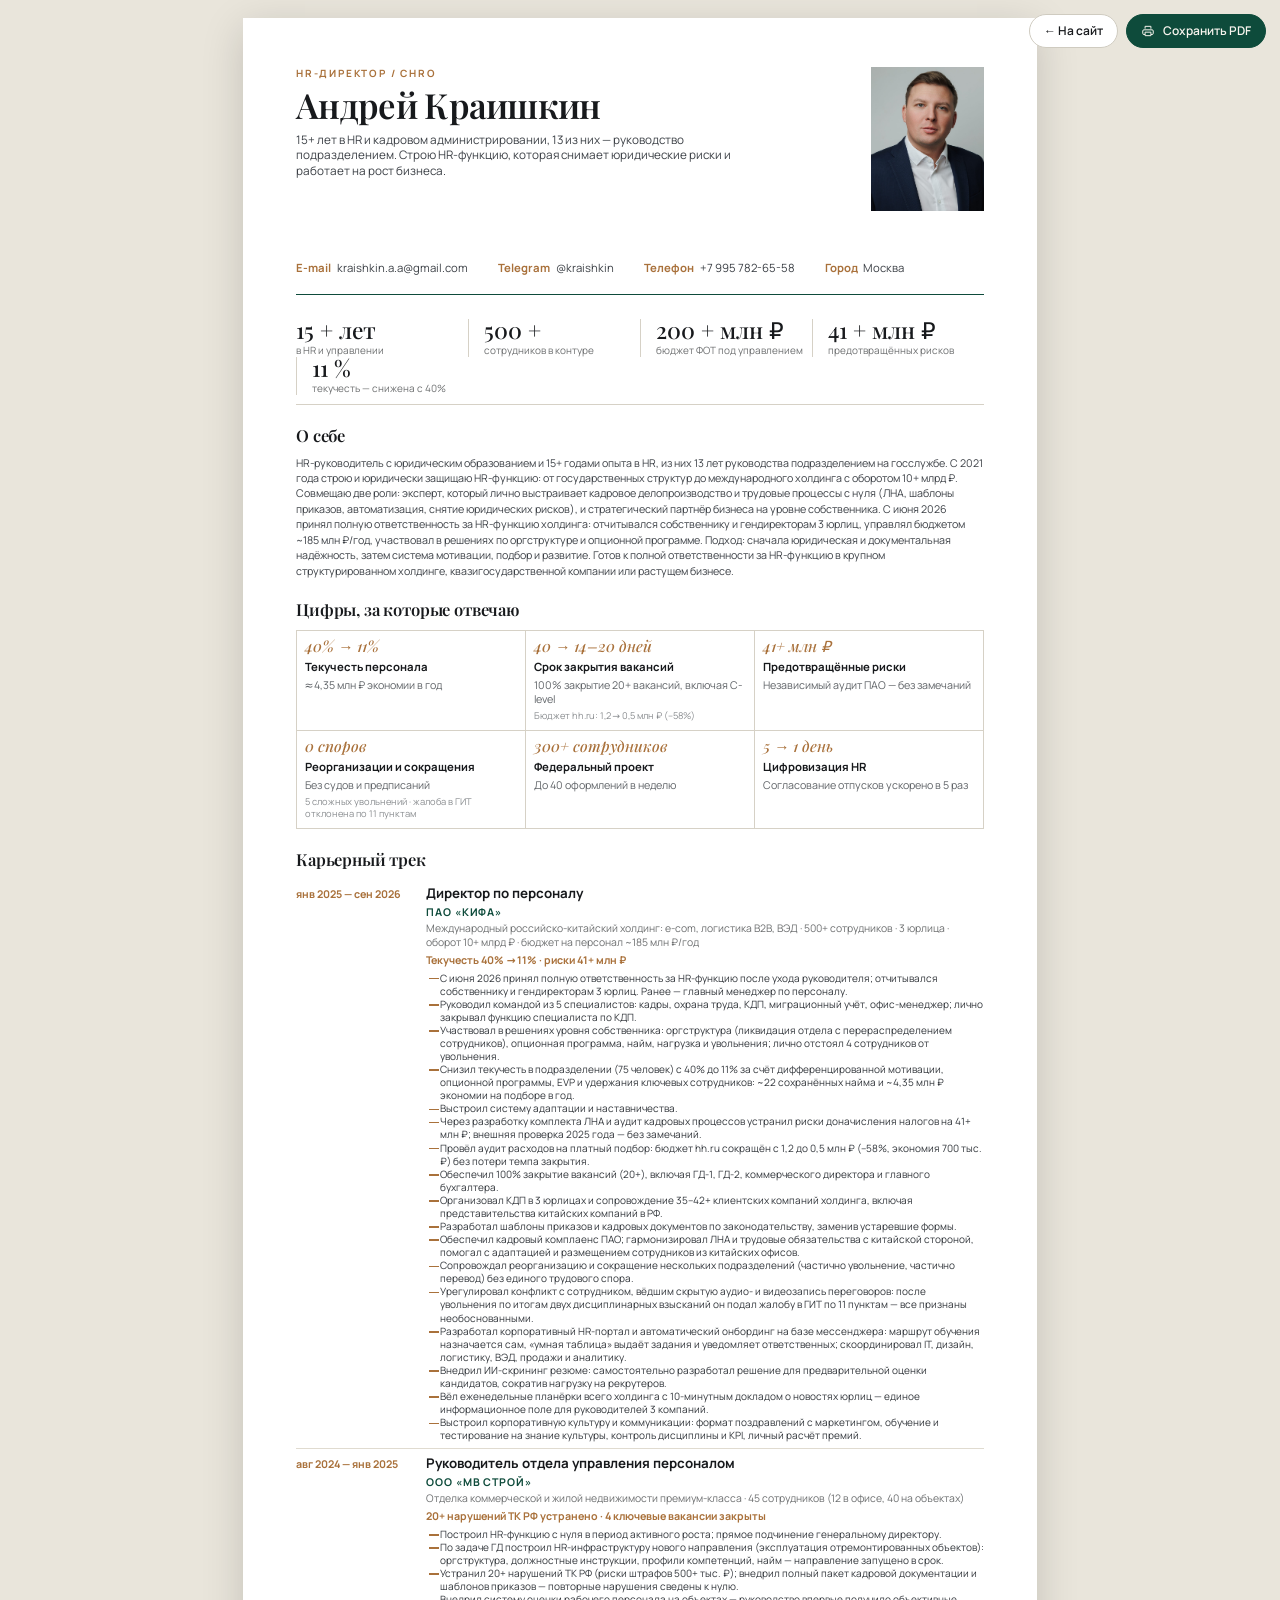
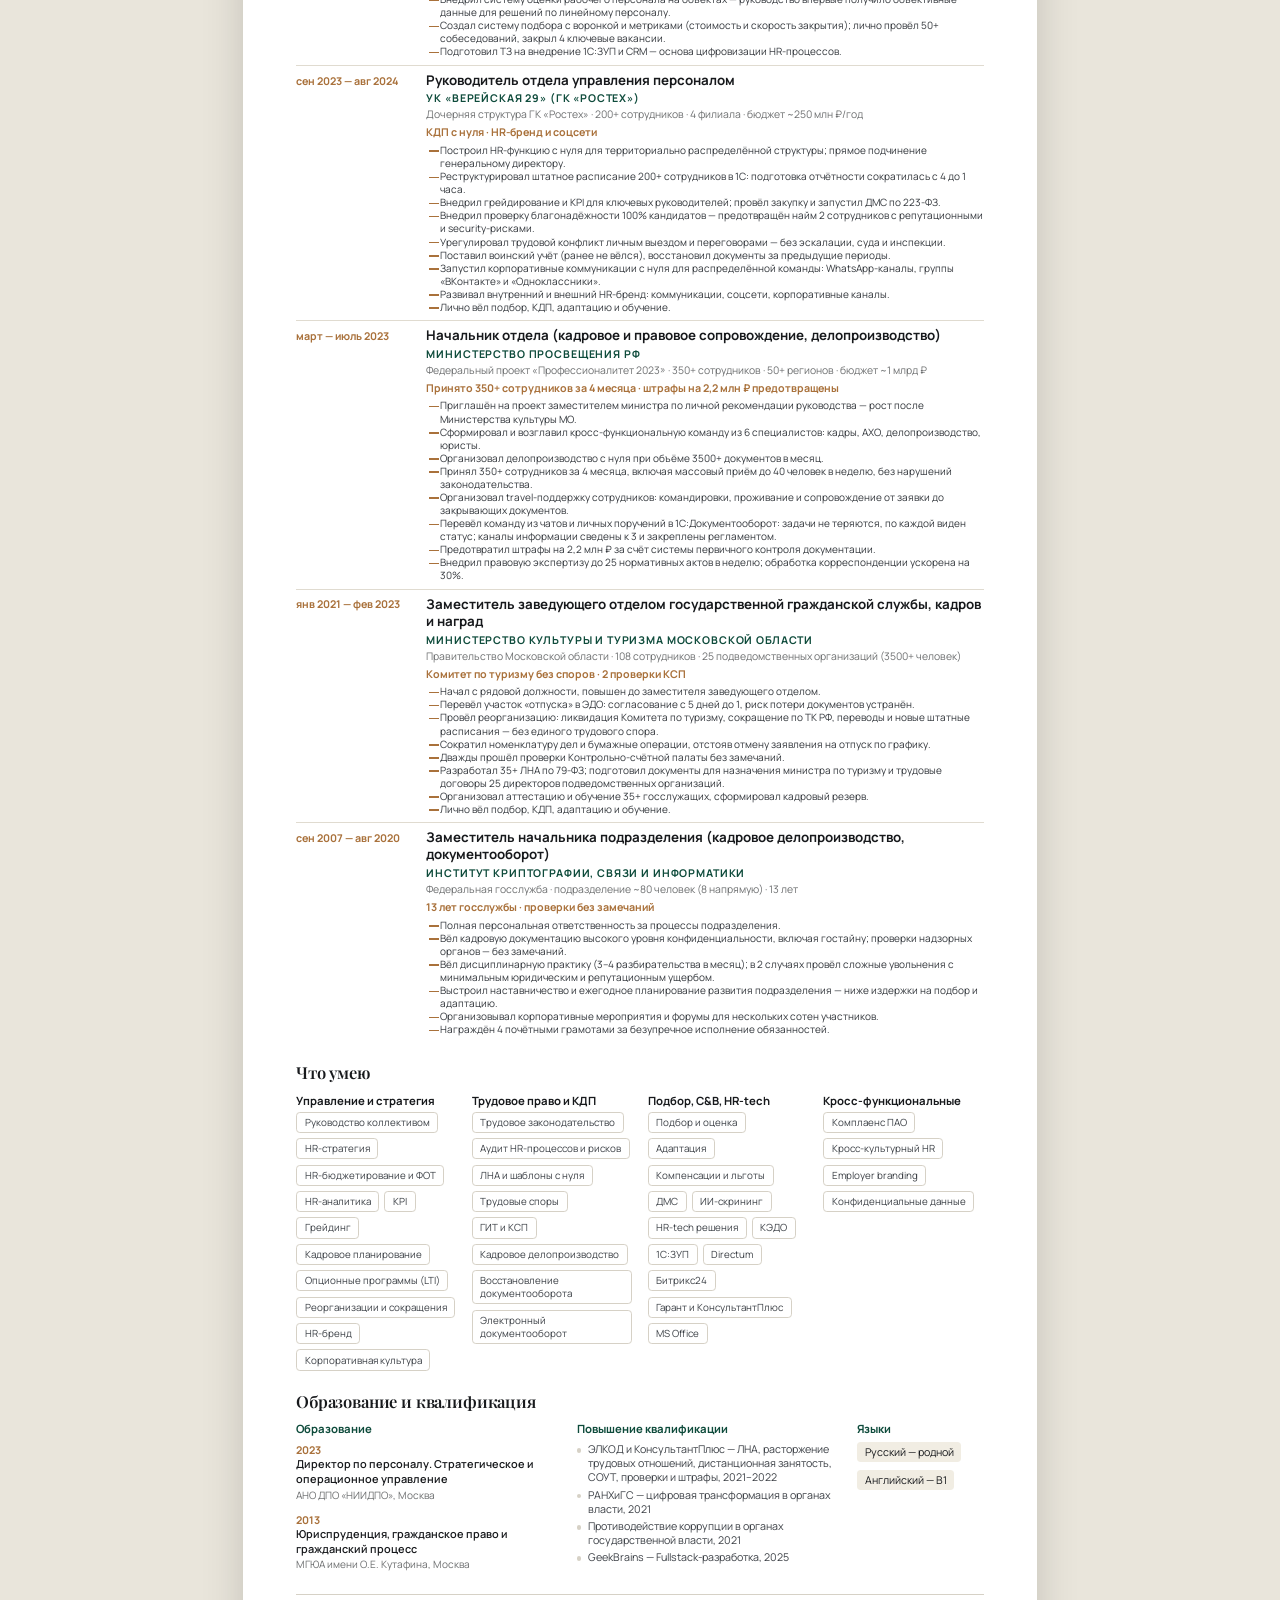
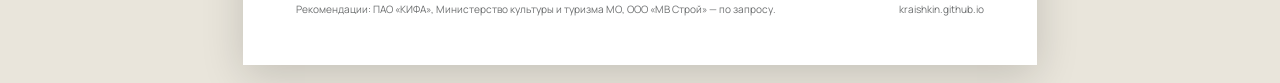
==== resume.html @ 59b5ddad "Resume landing: 5 themes, RU/EN, print version" ====
<!doctype html>
<html lang="ru">
<head>
<meta charset="utf-8">
<meta name="viewport" content="width=device-width, initial-scale=1">
<title>Андрей Краишкин — резюме</title>
<meta name="description" content="Резюме Андрея Краишкина, HR-директора: опыт, результаты, компетенции.">
<link rel="icon" href="assets/img/favicon.svg" type="image/svg+xml">
<link rel="stylesheet" href="assets/fonts/fonts.css">
<link rel="stylesheet" href="assets/styles/resume.css">
</head>
<body>

<div class="toolbar">
  <a href="index.html">← На сайт</a>
  <button type="button" class="primary" id="printBtn">
    <svg viewBox="0 0 24 24" aria-hidden="true"><path d="M7 8V4h10v4M7 18H5a2 2 0 0 1-2-2v-4a2 2 0 0 1 2-2h14a2 2 0 0 1 2 2v4a2 2 0 0 1-2 2h-2M7 14h10v6H7z" fill="none" stroke="currentColor" stroke-width="1.7" stroke-linejoin="round"/></svg>
    Сохранить PDF
  </button>
</div>

<main class="sheet" id="sheet"></main>

<script src="assets/content.js"></script>
<script>
(function () {
  "use strict";
  var R = window.RESUME;
  var params = new URLSearchParams(location.search);
  var lang = params.get("lang") === "en" ? "en" : "ru";
  var L = R[lang];

  function esc(v) {
    return String(v).replace(/&/g, "&amp;").replace(/</g, "&lt;").replace(/>/g, "&gt;").replace(/"/g, "&quot;");
  }

  var jobs = L.experience.jobs.map(function (job) {
    return '<article class="r-job">' +
      '<p class="period">' + esc(job.period) + "</p>" +
      "<div>" +
        "<h3>" + esc(job.role) + "</h3>" +
        '<p class="company">' + esc(job.company) + "</p>" +
        '<p class="note">' + esc(job.note) + "</p>" +
        '<p class="metrics">' + esc(job.lead) + "</p>" +
        "<ul>" + job.points.map(function (p) { return "<li>" + esc(p) + "</li>"; }).join("") + "</ul>" +
      "</div>" +
    "</article>";
  }).join("");

  var cards = L.results.cards.map(function (c) {
    return '<div class="r-card">' +
      "<b>" + esc(c.metric) + "</b>" +
      "<strong>" + esc(c.title) + "</strong>" +
      "<p>" + esc(c.outcome) + "</p>" +
      (c.note ? '<p class="r-note">' + esc(c.note) + "</p>" : "") +
    "</div>";
  }).join("");

  var metrics = L.hero.stats.map(function (s) {
    return "<div><strong>" + esc(s.value).replace(".", ",") + " " + esc(s.suffix) + "</strong><small>" + esc(s.label) + "</small></div>";
  }).join("");

  var skills = L.skills.groups.map(function (g) {
    return '<div class="r-skill"><h3>' + esc(g.title) + "</h3><ul class=\"r-chips\">" +
      g.items.map(function (i) { return "<li>" + esc(i) + "</li>"; }).join("") + "</ul></div>";
  }).join("");

  var edu = L.skills.education.map(function (e) {
    return '<div class="r-edu"><b>' + esc(e.year) + "</b><p>" + esc(e.title) + "</p><small>" + esc(e.place) + "</small></div>";
  }).join("");

  var courses = L.skills.courses.map(function (c) { return "<li>" + esc(c) + "</li>"; }).join("");
  var langs = L.skills.languages.map(function (l) { return "<li>" + esc(l) + "</li>"; }).join("");
  var eduTitle = lang === "ru" ? "Образование и квалификация" : "Education and qualifications";

  document.documentElement.lang = lang;
  document.title = lang === "ru" ? "Андрей Краишкин — резюме" : "Andrey Kraishkin — resume";
  var backLink = document.querySelector(".toolbar a");
  if (backLink) backLink.textContent = lang === "ru" ? "← На сайт" : "← Back to site";
  var printLabel = document.getElementById("printBtn");
  if (printLabel) printLabel.lastChild.nodeValue = lang === "ru" ? " Сохранить PDF" : " Save PDF";

  document.getElementById("sheet").innerHTML =
    '<header class="r-head">' +
      "<div>" +
        '<p class="r-role">' + esc(L.hero.roleShort) + "</p>" +
        "<h1>" + esc(L.hero.firstName) + " " + esc(L.hero.lastName) + "</h1>" +
        '<p class="r-lead">' + esc(L.hero.lead) + "</p>" +
      "</div>" +
      '<img src="' + esc(R.meta.photo) + '" alt="' + esc(L.meta.name) + '">' +
      '<ul class="r-contacts">' +
        "<li><span>E-mail</span> " + esc(R.meta.email) + "</li>" +
        "<li><span>Telegram</span> " + esc(R.meta.telegram) + "</li>" +
        "<li><span>" + (lang === "ru" ? "Телефон" : "Phone") + "</span> " + esc(R.meta.phone) + "</li>" +
        "<li><span>" + (lang === "ru" ? "Город" : "Location") + "</span> " + esc(R.meta.city) + "</li>" +
      "</ul>" +
    "</header>" +
    '<section class="r-metrics">' + metrics + "</section>" +
    '<section class="r-section"><h2>' + esc(L.about.title) + '</h2><p class="r-about-text">' + esc(L.about.text) + "</p></section>" +
    '<section class="r-section"><h2>' + esc(L.results.title) + "</h2><div class=\"r-cards\">" + cards + "</div></section>" +
    '<section class="r-section"><h2>' + esc(L.experience.title) + "</h2>" + jobs + "</section>" +
    '<section class="r-section"><h2>' + esc(L.skills.title) + '</h2><div class="r-skill-groups">' + skills + "</div></section>" +
    '<section class="r-section"><h2>' + esc(eduTitle) + '</h2><div class="r-creds-grid">' +
      "<div><h3>" + esc(L.skills.educationTitle) + "</h3>" + edu + "</div>" +
      "<div><h3>" + esc(L.skills.coursesTitle) + '</h3><ul class="r-list">' + courses + "</ul></div>" +
      "<div><h3>" + esc(L.skills.languagesTitle) + '</h3><ul class="r-langs">' + langs + "</ul></div>" +
    "</div></section>" +
    '<footer class="r-foot"><span>' + esc(L.footer.recommendations) + "</span><span>kraishkin.github.io</span></footer>";

  document.getElementById("printBtn").addEventListener("click", function () { window.print(); });
  if (params.get("print") === "1") window.addEventListener("load", function () { setTimeout(function () { window.print(); }, 400); });
})();
</script>
</body>
</html>
---- assets/fonts/fonts.css ----
/* Self-hosted Google Fonts: Unbounded, Manrope, Playfair Display (cyrillic + latin) */
@font-face {
  font-family: 'Unbounded';
  font-style: normal;
  font-weight: 200 900;
  font-display: swap;
  src: url(./unbounded-normal-200_900-cyrillic-ext.woff2) format('woff2');
  unicode-range: U+0460-052F, U+1C80-1C8A, U+20B4, U+2DE0-2DFF, U+A640-A69F, U+FE2E-FE2F;
}
@font-face {
  font-family: 'Unbounded';
  font-style: normal;
  font-weight: 200 900;
  font-display: swap;
  src: url(./unbounded-normal-200_900-cyrillic.woff2) format('woff2');
  unicode-range: U+0301, U+0400-045F, U+0490-0491, U+04B0-04B1, U+2116;
}
@font-face {
  font-family: 'Unbounded';
  font-style: normal;
  font-weight: 200 900;
  font-display: swap;
  src: url(./unbounded-normal-200_900-latin-ext.woff2) format('woff2');
  unicode-range: U+0100-02BA, U+02BD-02C5, U+02C7-02CC, U+02CE-02D7, U+02DD-02FF, U+0304, U+0308, U+0329, U+1D00-1DBF, U+1E00-1E9F, U+1EF2-1EFF, U+2020, U+20A0-20AB, U+20AD-20C4, U+2113, U+2C60-2C7F, U+A720-A7FF;
}
@font-face {
  font-family: 'Unbounded';
  font-style: normal;
  font-weight: 200 900;
  font-display: swap;
  src: url(./unbounded-normal-200_900-latin.woff2) format('woff2');
  unicode-range: U+0000-00FF, U+0131, U+0152-0153, U+02BB-02BC, U+02C6, U+02DA, U+02DC, U+0304, U+0308, U+0329, U+2000-206F, U+20AC, U+2122, U+2191, U+2193, U+2212, U+2215, U+FEFF, U+FFFD;
}
@font-face {
  font-family: 'Manrope';
  font-style: normal;
  font-weight: 200 800;
  font-display: swap;
  src: url(./manrope-normal-200_800-cyrillic-ext.woff2) format('woff2');
  unicode-range: U+0460-052F, U+1C80-1C8A, U+20B4, U+2DE0-2DFF, U+A640-A69F, U+FE2E-FE2F;
}
@font-face {
  font-family: 'Manrope';
  font-style: normal;
  font-weight: 200 800;
  font-display: swap;
  src: url(./manrope-normal-200_800-cyrillic.woff2) format('woff2');
  unicode-range: U+0301, U+0400-045F, U+0490-0491, U+04B0-04B1, U+2116;
}
@font-face {
  font-family: 'Manrope';
  font-style: normal;
  font-weight: 200 800;
  font-display: swap;
  src: url(./manrope-normal-200_800-latin-ext.woff2) format('woff2');
  unicode-range: U+0100-02BA, U+02BD-02C5, U+02C7-02CC, U+02CE-02D7, U+02DD-02FF, U+0304, U+0308, U+0329, U+1D00-1DBF, U+1E00-1E9F, U+1EF2-1EFF, U+2020, U+20A0-20AB, U+20AD-20C4, U+2113, U+2C60-2C7F, U+A720-A7FF;
}
@font-face {
  font-family: 'Manrope';
  font-style: normal;
  font-weight: 200 800;
  font-display: swap;
  src: url(./manrope-normal-200_800-latin.woff2) format('woff2');
  unicode-range: U+0000-00FF, U+0131, U+0152-0153, U+02BB-02BC, U+02C6, U+02DA, U+02DC, U+0304, U+0308, U+0329, U+2000-206F, U+20AC, U+2122, U+2191, U+2193, U+2212, U+2215, U+FEFF, U+FFFD;
}
@font-face {
  font-family: 'Playfair Display';
  font-style: italic;
  font-weight: 400 900;
  font-display: swap;
  src: url(./playfair-italic-400_900-cyrillic.woff2) format('woff2');
  unicode-range: U+0301, U+0400-045F, U+0490-0491, U+04B0-04B1, U+2116;
}
@font-face {
  font-family: 'Playfair Display';
  font-style: italic;
  font-weight: 400 900;
  font-display: swap;
  src: url(./playfair-italic-400_900-latin-ext.woff2) format('woff2');
  unicode-range: U+0100-02BA, U+02BD-02C5, U+02C7-02CC, U+02CE-02D7, U+02DD-02FF, U+0304, U+0308, U+0329, U+1D00-1DBF, U+1E00-1E9F, U+1EF2-1EFF, U+2020, U+20A0-20AB, U+20AD-20C4, U+2113, U+2C60-2C7F, U+A720-A7FF;
}
@font-face {
  font-family: 'Playfair Display';
  font-style: italic;
  font-weight: 400 900;
  font-display: swap;
  src: url(./playfair-italic-400_900-latin.woff2) format('woff2');
  unicode-range: U+0000-00FF, U+0131, U+0152-0153, U+02BB-02BC, U+02C6, U+02DA, U+02DC, U+0304, U+0308, U+0329, U+2000-206F, U+20AC, U+2122, U+2191, U+2193, U+2212, U+2215, U+FEFF, U+FFFD;
}
@font-face {
  font-family: 'Playfair Display';
  font-style: normal;
  font-weight: 400 900;
  font-display: swap;
  src: url(./playfair-normal-400_900-cyrillic.woff2) format('woff2');
  unicode-range: U+0301, U+0400-045F, U+0490-0491, U+04B0-04B1, U+2116;
}
@font-face {
  font-family: 'Playfair Display';
  font-style: normal;
  font-weight: 400 900;
  font-display: swap;
  src: url(./playfair-normal-400_900-latin-ext.woff2) format('woff2');
  unicode-range: U+0100-02BA, U+02BD-02C5, U+02C7-02CC, U+02CE-02D7, U+02DD-02FF, U+0304, U+0308, U+0329, U+1D00-1DBF, U+1E00-1E9F, U+1EF2-1EFF, U+2020, U+20A0-20AB, U+20AD-20C4, U+2113, U+2C60-2C7F, U+A720-A7FF;
}
@font-face {
  font-family: 'Playfair Display';
  font-style: normal;
  font-weight: 400 900;
  font-display: swap;
  src: url(./playfair-normal-400_900-latin.woff2) format('woff2');
  unicode-range: U+0000-00FF, U+0131, U+0152-0153, U+02BB-02BC, U+02C6, U+02DA, U+02DC, U+0304, U+0308, U+0329, U+2000-206F, U+20AC, U+2122, U+2191, U+2193, U+2212, U+2215, U+FEFF, U+FFFD;
}
---- assets/styles/resume.css ----
@page { size: A4; margin: 8mm 13mm; }

* { box-sizing: border-box; }

html, body { margin: 0; padding: 0; }

body {
  background: #e9e5db;
  color: #17191c;
  font-family: "Manrope", "Segoe UI", system-ui, sans-serif;
  font-size: 8.7pt;
  line-height: 1.33;
  -webkit-font-smoothing: antialiased;
}

.sheet {
  width: 210mm;
  min-height: 297mm;
  margin: 18px auto;
  padding: 13mm 14mm;
  background: #fff;
  box-shadow: 0 10px 40px rgba(0, 0, 0, 0.16);
}

h1, h2, h3, p, ul { margin: 0; }
ul { padding: 0; list-style: none; }

.toolbar {
  position: fixed;
  top: 14px;
  right: 14px;
  display: flex;
  gap: 8px;
  z-index: 10;
}
.toolbar a, .toolbar button {
  display: inline-flex;
  align-items: center;
  gap: 8px;
  padding: 9px 14px;
  border: 1px solid #cfcbc0;
  border-radius: 999px;
  background: #fff;
  color: #17191c;
  font: 600 12px/1 "Manrope", sans-serif;
  text-decoration: none;
  cursor: pointer;
}
.toolbar .primary { background: #0e4b3b; border-color: #0e4b3b; color: #f8f5ee; }
.toolbar svg { width: 14px; height: 14px; }

/* шапка */
.r-head {
  display: grid;
  grid-template-columns: 1fr 30mm;
  gap: 10mm;
  align-items: start;
  padding-bottom: 5mm;
  border-bottom: 1.2pt solid #0e4b3b;
}
.r-role {
  font-size: 7.5pt;
  font-weight: 700;
  letter-spacing: 0.18em;
  text-transform: uppercase;
  color: #a9713b;
  margin-bottom: 2mm;
}
.r-head h1 {
  font-family: "Playfair Display", Georgia, serif;
  font-weight: 600;
  font-size: 26pt;
  line-height: 1;
  letter-spacing: -0.02em;
}
.r-lead { margin-top: 2.4mm; font-size: 8.8pt; color: #3c4046; max-width: 118mm; }
.r-head img {
  width: 30mm;
  height: 38mm;
  object-fit: cover;
  object-position: 50% 12%;
  filter: saturate(0.95);
}
.r-contacts {
  grid-column: 1 / -1;
  display: flex;
  flex-wrap: wrap;
  gap: 3mm 8mm;
  margin-top: 3mm;
  font-size: 8.5pt;
  color: #3c4046;
}
.r-contacts li { display: flex; gap: 1.5mm; }
.r-contacts span { color: #a9713b; font-weight: 700; }

/* метрики */
.r-metrics {
  display: grid;
  grid-template-columns: repeat(4, 1fr);
  margin-top: 4mm;
  padding: 2.4mm 0;
  border-bottom: 0.6pt solid #d6d1c6;
}
.r-metrics div { padding-left: 4mm; border-left: 0.6pt solid #d6d1c6; }
.r-metrics div:first-child { padding-left: 0; border-left: 0; }
.r-metrics strong {
  display: block;
  font-family: "Playfair Display", Georgia, serif;
  font-size: 17pt;
  font-weight: 500;
  line-height: 1;
}
.r-metrics small { font-size: 7.5pt; color: #6d6f70; }

/* секции */
.r-section { margin-top: 5mm; }
.r-section > h2 {
  font-family: "Playfair Display", Georgia, serif;
  font-size: 12.4pt;
  font-weight: 600;
  letter-spacing: -0.01em;
  margin-bottom: 2.5mm;
}

.r-about-text {
  font-size: 8pt;
  line-height: 1.45;
  color: #3c4046;
  text-align: left;
}

.r-cards {
  display: grid;
  grid-template-columns: repeat(3, 1fr);
  border-top: 0.6pt solid #d6d1c6;
  border-left: 0.6pt solid #d6d1c6;
}
.r-card {
  padding: 2mm;
  border-right: 0.6pt solid #d6d1c6;
  border-bottom: 0.6pt solid #d6d1c6;
}
.r-card b {
  display: block;
  font-family: "Playfair Display", Georgia, serif;
  font-style: italic;
  font-size: 11.5pt;
  font-weight: 500;
  color: #a9713b;
  line-height: 1.1;
}
.r-card strong { display: block; font-size: 8.5pt; margin-top: 1mm; }
.r-card p { font-size: 8pt; color: #5f6367; margin-top: 1mm; }
.r-card p.r-note { font-size: 7pt; color: #8a8d90; }

/* опыт */
.r-job {
  display: grid;
  grid-template-columns: 31mm 1fr;
  gap: 3.5mm;
  padding: 1.6mm 0;
  border-top: 0.6pt solid #e0dbd0;
}
.r-job h3, .r-job .company { break-after: avoid; }
.r-job:first-of-type { border-top: 0; }
.r-job .period { font-size: 8pt; font-weight: 700; color: #a9713b; padding-top: 0.5mm; white-space: nowrap; }
.r-job h3 { font-size: 10pt; font-weight: 700; line-height: 1.3; }
.r-job .company { font-size: 8pt; font-weight: 700; letter-spacing: 0.08em; text-transform: uppercase; color: #0e4b3b; margin-top: 0.6mm; }
.r-job .note { font-size: 7.8pt; color: #6d6f70; margin-top: 0.8mm; }
.r-job .metrics { font-size: 8pt; font-weight: 700; color: #a9713b; margin-top: 0.8mm; }
.r-job ul { margin-top: 1.2mm; }
.r-job li { position: relative; padding-left: 3.5mm; font-size: 7.55pt; line-height: 1.3; color: #33373c; }
.r-job li::before { content: ""; position: absolute; left: 0.6mm; top: 1.7mm; width: 2.6mm; height: 0.4mm; background: #a9713b; }

/* низ */
.r-grid { display: grid; grid-template-columns: 1.35fr 0.85fr; gap: 8mm; margin-top: 4mm; }
.r-skill { margin-bottom: 0; }
.r-skill-groups { display: grid; grid-template-columns: repeat(4, minmax(0, 1fr)); gap: 4mm; }
.r-creds-grid { display: grid; grid-template-columns: 1.15fr 1.15fr 0.55fr; gap: 4mm; }
.r-creds-grid > div > h3 { font-size: 8.5pt; font-weight: 700; margin-bottom: 1.6mm; color: #0e4b3b; }
.r-skill h3 { font-size: 8.5pt; font-weight: 700; margin-bottom: 1mm; }
.r-chips { display: flex; flex-wrap: wrap; gap: 1.4mm; }
.r-chips li { padding: 0.8mm 2mm; border: 0.5pt solid #d6d1c6; border-radius: 1mm; font-size: 7.4pt; color: #3c4046; }
.r-edu { margin-bottom: 2.4mm; }
.r-edu b { color: #a9713b; font-size: 8pt; }
.r-edu p { font-size: 8.2pt; font-weight: 600; line-height: 1.35; }
.r-edu small { font-size: 7.6pt; color: #6d6f70; }
.r-list li { font-size: 8pt; color: #3c4046; padding-left: 3mm; position: relative; margin-bottom: 0.8mm; }
.r-list li::before { content: ""; position: absolute; left: 0; top: 1.6mm; width: 1.2mm; height: 1.2mm; border-radius: 50%; background: #d6d1c6; }
.r-langs { display: flex; gap: 2mm; flex-wrap: wrap; }
.r-langs li { font-size: 8pt; padding: 0.8mm 2mm; background: #f1ede3; border-radius: 1mm; }

.r-foot { margin-top: 3.5mm; padding-top: 2mm; border-top: 0.6pt solid #d6d1c6; font-size: 7.6pt; color: #6d6f70; display: flex; justify-content: space-between; gap: 4mm; }

@media print {
  body { background: #fff; }
  .sheet { width: auto; min-height: 0; margin: 0; padding: 0; box-shadow: none; }
  .toolbar { display: none; }
  a { color: inherit; text-decoration: none; }
}

@media screen and (max-width: 900px) {
  .sheet { width: auto; margin: 0; padding: 16px; }
  .r-head { grid-template-columns: 1fr 24mm; }
  .r-head img { width: 24mm; height: 30mm; }
  .r-metrics { grid-template-columns: 1fr 1fr; gap: 3mm 0; }
  .r-metrics div:nth-child(3) { padding-left: 0; border-left: 0; }
  .r-cards { grid-template-columns: 1fr 1fr; }
  .r-job { grid-template-columns: 1fr; gap: 1mm; }
  .r-grid { grid-template-columns: 1fr; }
  .toolbar { position: static; padding: 10px; justify-content: flex-end; }
}
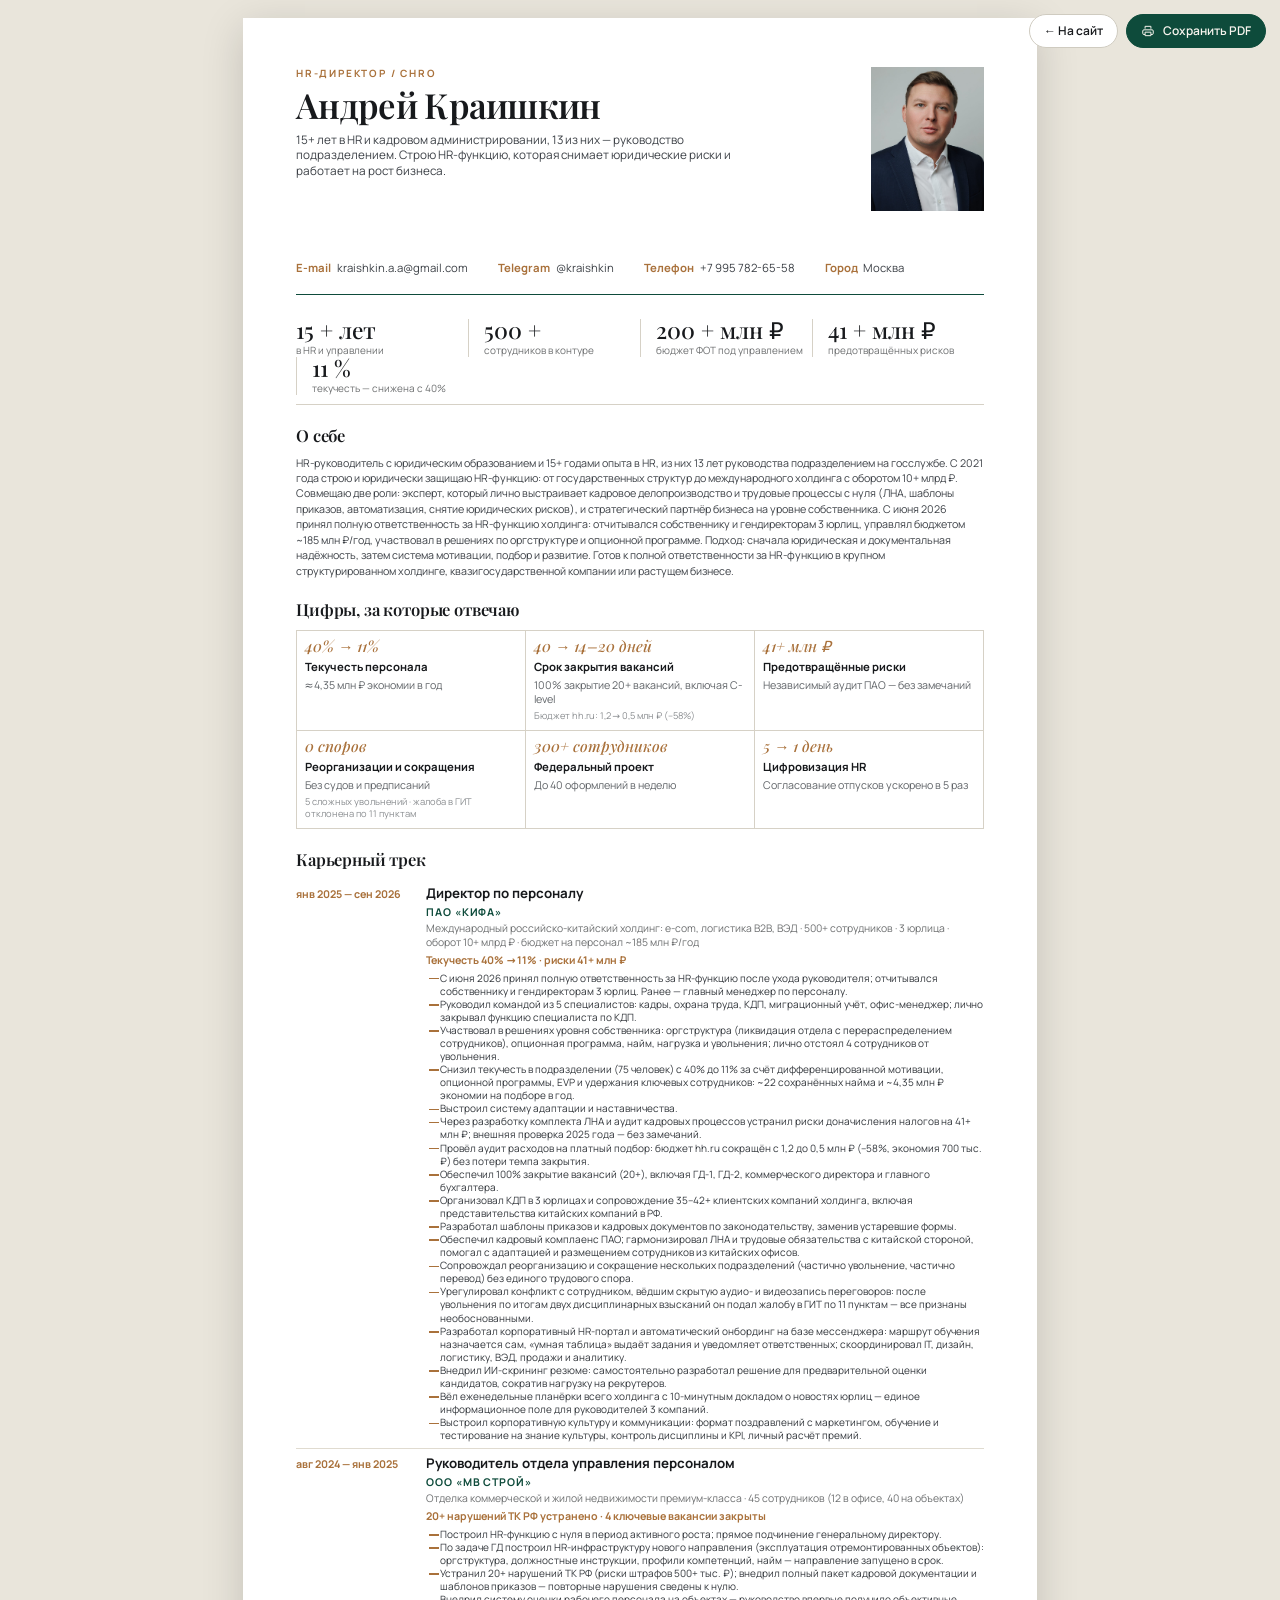
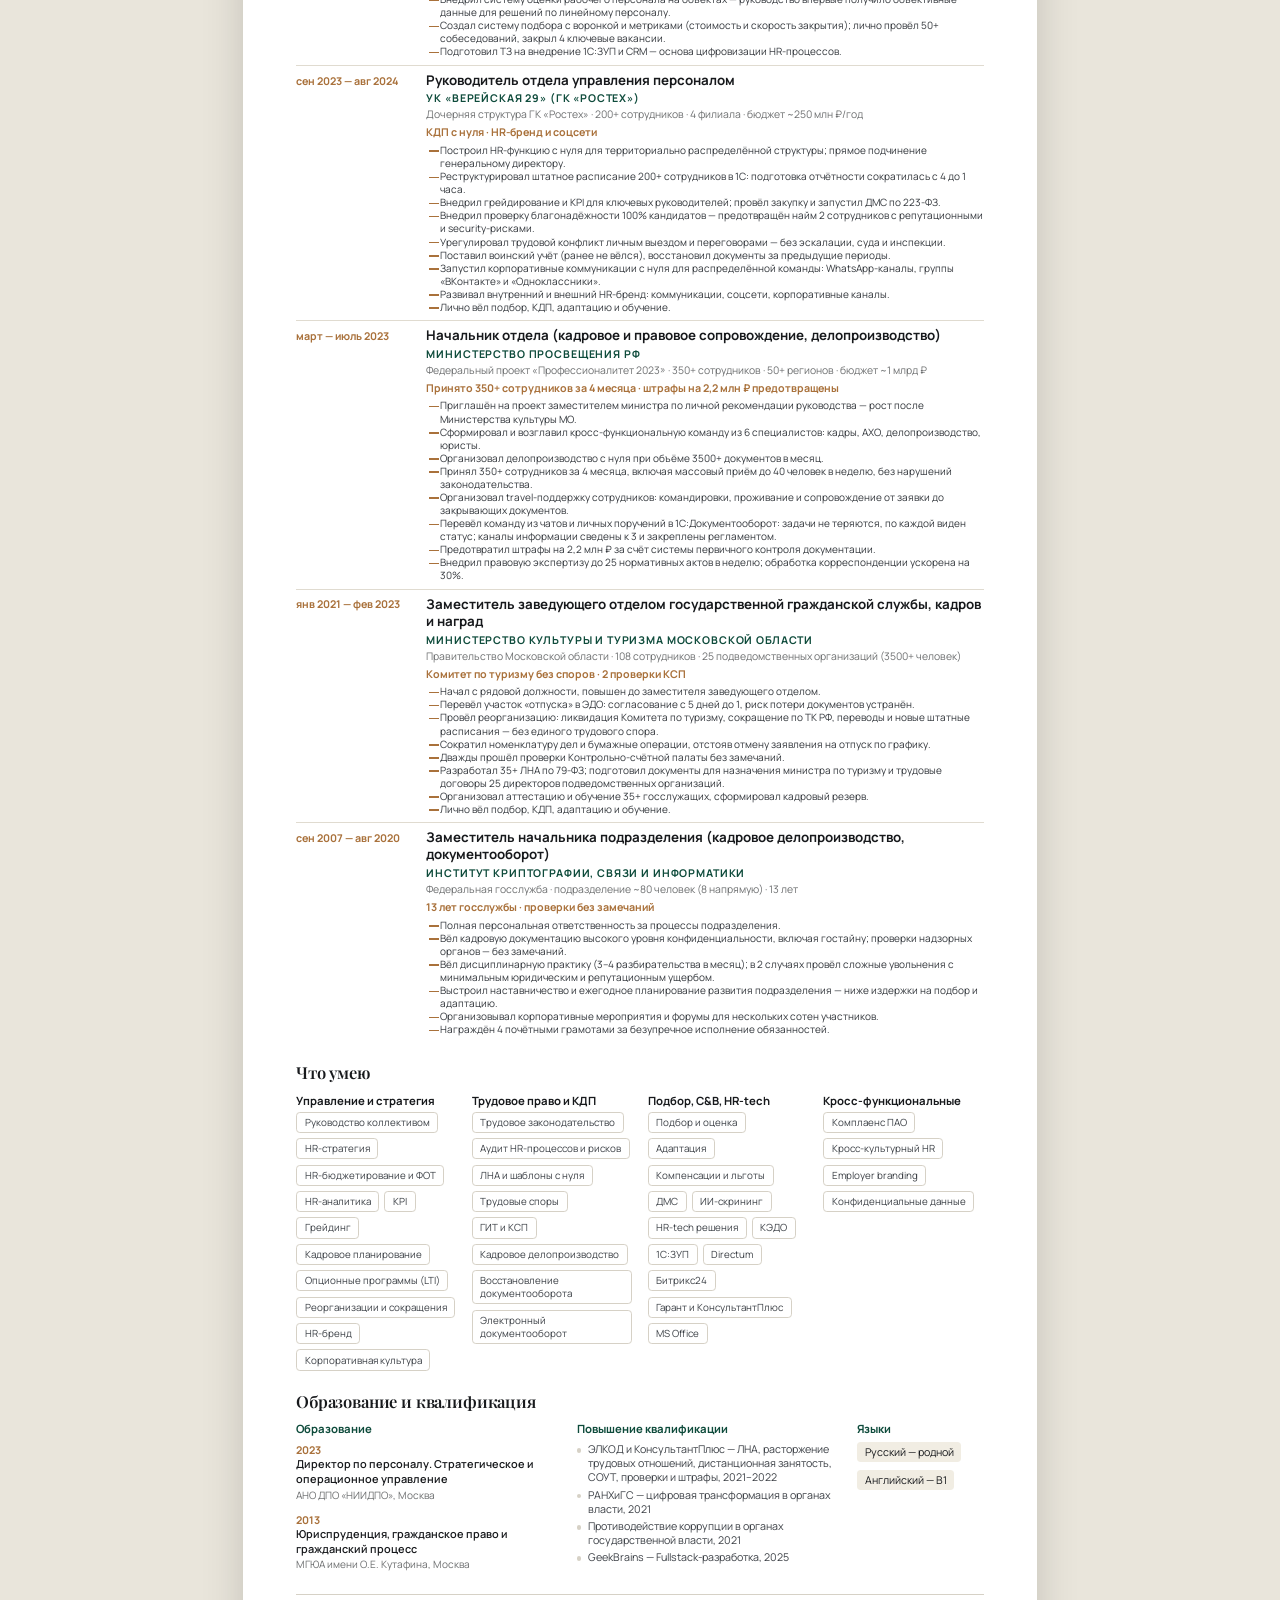
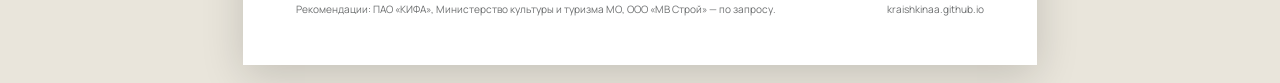
==== commit 1ccf1da8: "Set production URLs for kraishkinaa.github.io" ====
--- a/resume.html
+++ b/resume.html
@@ -105,7 +105,7 @@
       "<div><h3>" + esc(L.skills.coursesTitle) + '</h3><ul class="r-list">' + courses + "</ul></div>" +
       "<div><h3>" + esc(L.skills.languagesTitle) + '</h3><ul class="r-langs">' + langs + "</ul></div>" +
     "</div></section>" +
-    '<footer class="r-foot"><span>' + esc(L.footer.recommendations) + "</span><span>kraishkin.github.io</span></footer>";
+    '<footer class="r-foot"><span>' + esc(L.footer.recommendations) + "</span><span>kraishkinaa.github.io</span></footer>";
 
   document.getElementById("printBtn").addEventListener("click", function () { window.print(); });
   if (params.get("print") === "1") window.addEventListener("load", function () { setTimeout(function () { window.print(); }, 400); });
